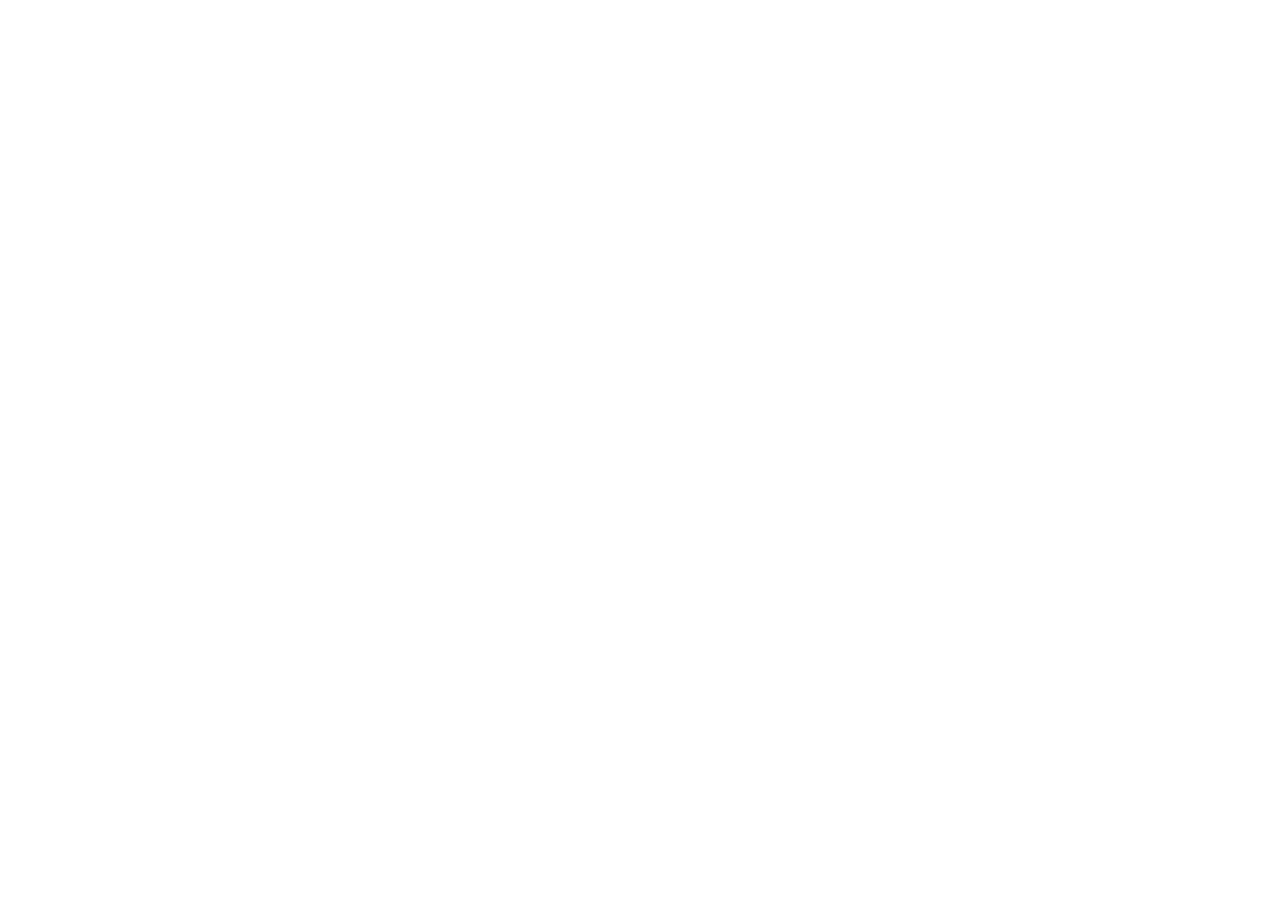
==== index.html @ 3f6bf9b7 "init" ====
<!DOCTYPE html>
<html lang="en">
<head>
    <meta charset="UTF-8">
    <meta name="viewport" content="width=device-width, initial-scale=1.0">
    <link rel="stylesheet" href="style.css">
    <title>Glasses Store - Hexschool week3 mission</title>
</head>
<body>
    <header>
        
    </header>
    <main>

    </main>
    <footer>

    </footer>
</body>
</html>
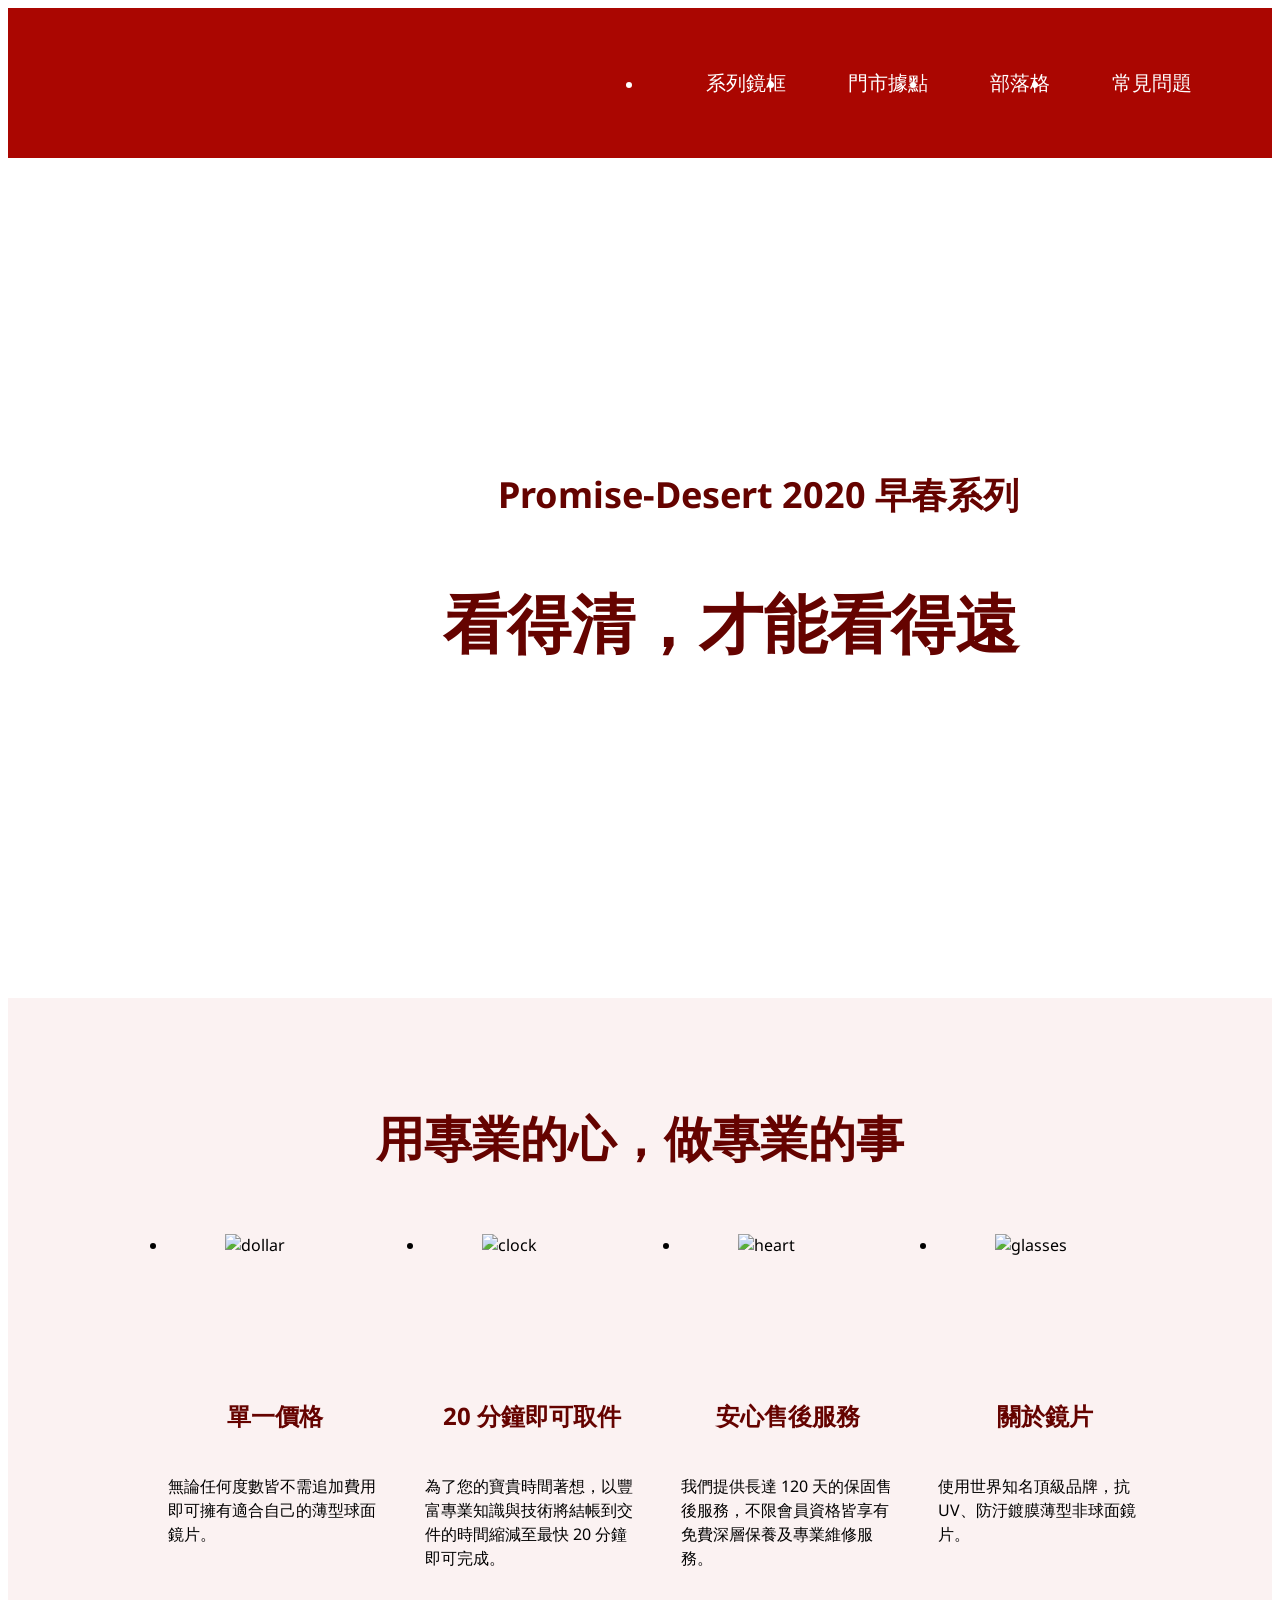
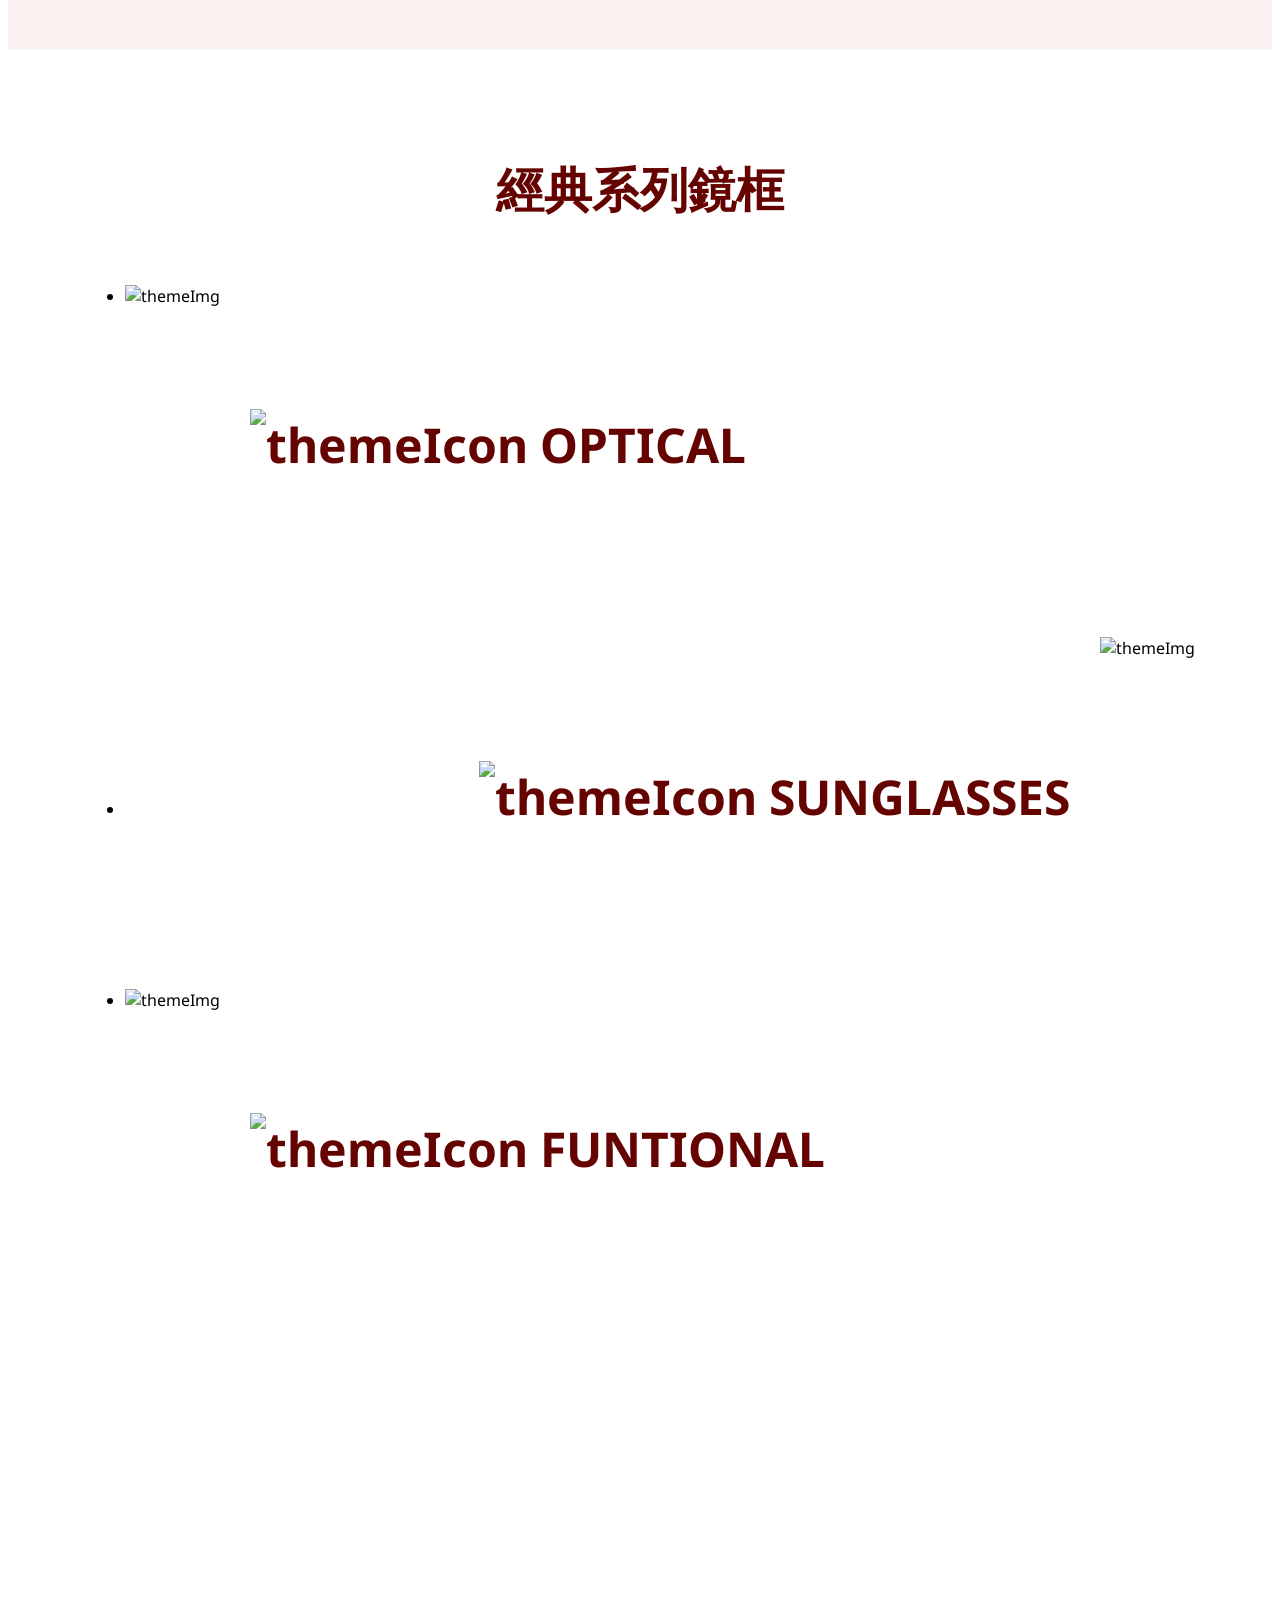
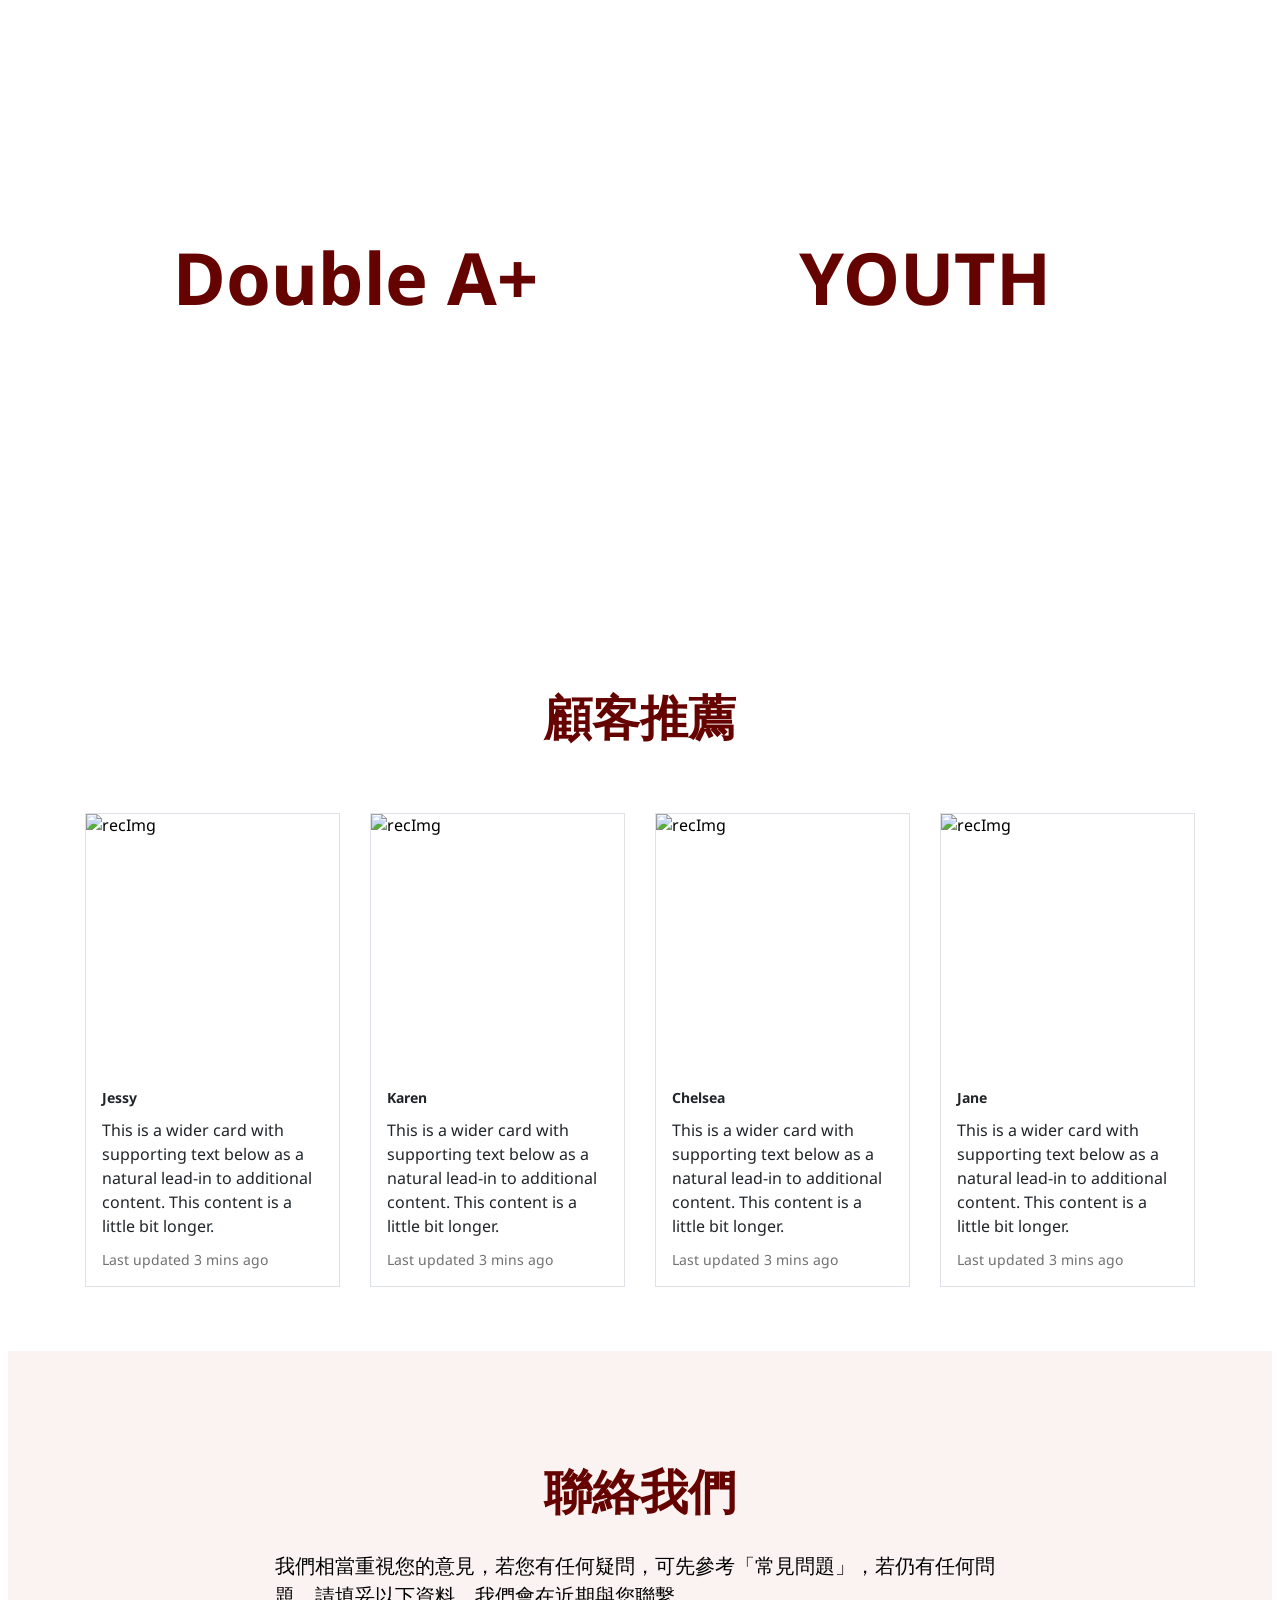
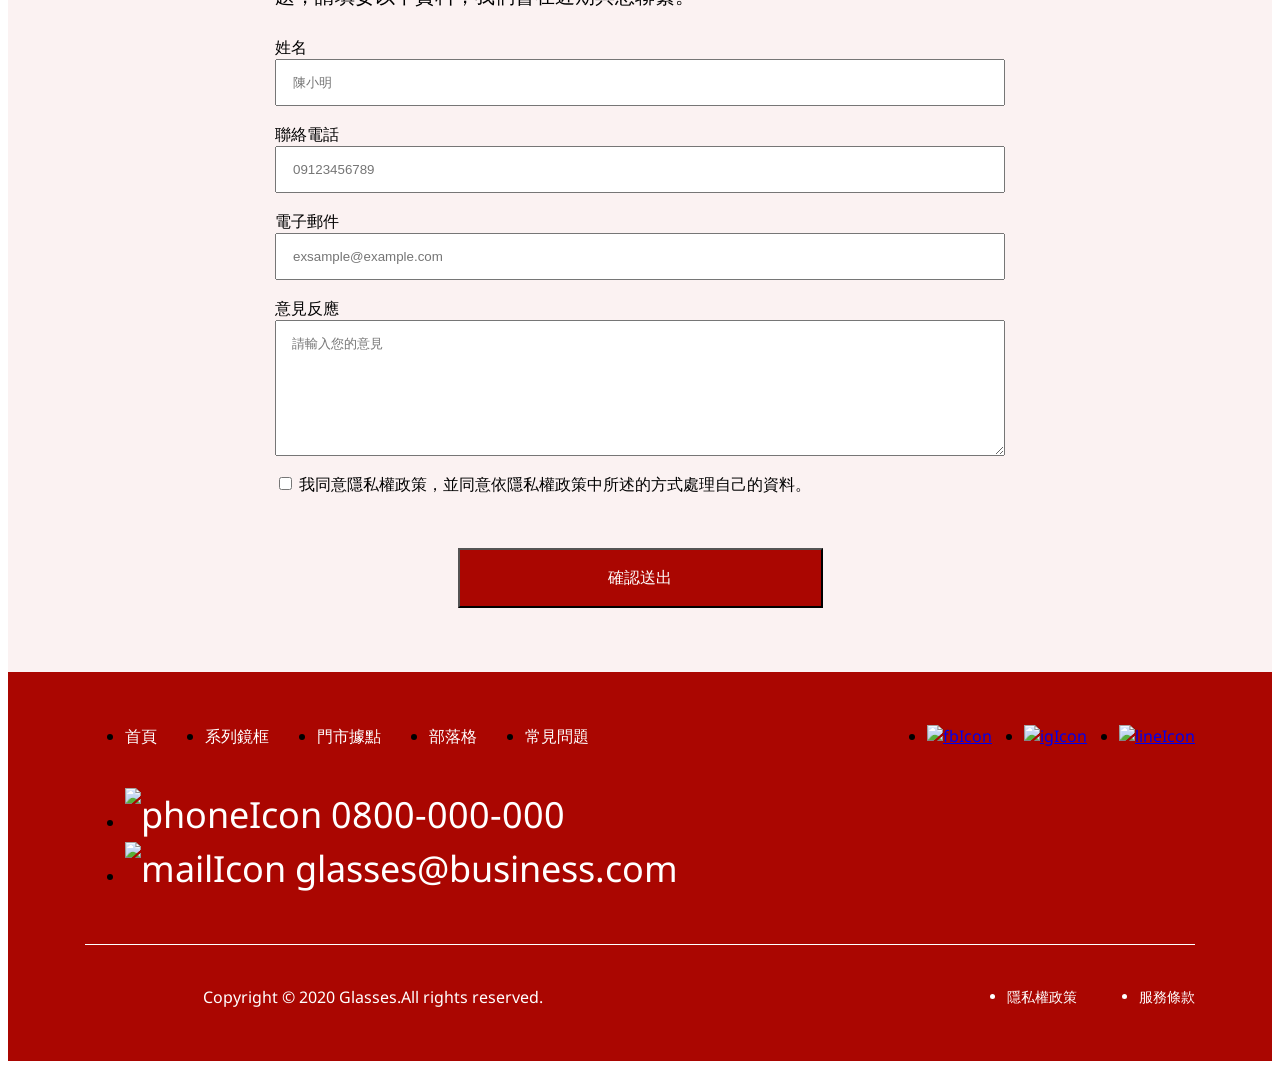
==== commit fa62967e: "rename home to index.html" ====
--- a/index.html
+++ b/index.html
@@ -3,18 +3,220 @@
 <head>
     <meta charset="UTF-8">
     <meta name="viewport" content="width=device-width, initial-scale=1.0">
-    <link rel="stylesheet" href="style.css">
+    <link rel="stylesheet" type="text/css" href="css/style.css">
     <title>Glasses Store - Hexschool week3 mission</title>
 </head>
 <body>
     <header>
-        
+        <nav class="navbar">
+            <h1 class="storelogo">
+                <a href="#">
+                    <img src="https://github.com/hexschool/webLayoutTraining1st/blob/master/week3/logo.png?raw=true" alt="">
+                </a>
+            </h1>
+            <ul class="menu">
+                <li>
+                    <a class="menuItem" href="#">系列鏡框</a>
+                </li>
+                <li >
+                    <a class="menuItem" href="#">門市據點</a>
+                </li>
+                <li>
+                    <a class="menuItem" href="#">部落格</a>
+                </li>
+                <li>
+                    <a class="menuItem" href="#">常見問題</a>
+                </li>
+            </ul>
+        </nav>
     </header>
     <main>
-
+        <section class="banner bgCover">
+            <div>
+                <h3>Promise-Desert 2020 早春系列</h3>
+                <h2>看得清，才能看得遠</h2>
+            </div>
+        </section>
+        <section class="features">
+            <h2 class="sectTitle">用專業的心，做專業的事</h2>
+            <ul class="container">
+                <li>
+                    <div class="featuresItems">
+                        <img src="https://raw.githubusercontent.com/hexschool/webLayoutTraining1st/4baf15e7aa2800a1e312de01435b7dbf6f654843/week3/icon-dollar.svg" alt="dollar" class="featuresItemImg">
+                        <h3 class="featuresItemTitle">單一價格</h3>
+                        <p class="featuresItemIntro">無論任何度數皆不需追加費用 即可擁有適合自己的薄型球面 鏡片。</p>
+                    </div>
+                </li>
+                <li>
+                    <div class="featuresItems">
+                        <img src="https://raw.githubusercontent.com/hexschool/webLayoutTraining1st/4baf15e7aa2800a1e312de01435b7dbf6f654843/week3/icon-clock.svg" alt="clock" class="featuresItemImg">
+                        <h3 class="featuresItemTitle">20 分鐘即可取件</h3>
+                        <p class="featuresItemIntro">為了您的寶貴時間著想，以豐 富專業知識與技術將結帳到交 件的時間縮減至最快 20 分鐘 即可完成。</p>
+                    </div>
+                </li>
+                <li>
+                    <div class="featuresItems">
+                        <img src="https://raw.githubusercontent.com/hexschool/webLayoutTraining1st/4baf15e7aa2800a1e312de01435b7dbf6f654843/week3/icon-heart.svg" alt="heart" class="featuresItemImg">
+                        <h3 class="featuresItemTitle">安心售後服務</h3>
+                        <p class="featuresItemIntro">我們提供長達 120 天的保固售後服務，不限會員資格皆享有免費深層保養及專業維修服務。</p>
+                    </div>
+                </li>
+                <li>
+                    <div class="featuresItems">
+                        <img src="https://raw.githubusercontent.com/hexschool/webLayoutTraining1st/4baf15e7aa2800a1e312de01435b7dbf6f654843/week3/icon-glasses.svg" alt="glasses" class="featuresItemImg">
+                        <h3 class="featuresItemTitle">關於鏡片</h3>
+                        <p class="featuresItemIntro">使用世界知名頂級品牌，抗UV、防汙鍍膜薄型非球面鏡片。</p>
+                    </div>
+                </li>
+            </ul>
+        </section>
+        <section class="classic">
+            <h2 class="sectTitle">經典系列鏡框</h2>
+            <div class="container">
+                <ul class="classicList">
+                    <li>
+                        <div class="theme">
+                            <img class="themeImg" src="https://github.com/hexschool/webLayoutTraining1st/blob/master/week3/product-1.png?raw=true" alt="themeImg" class="themeImg">
+                            <h3 class="themeTitle">
+                                <img class="themeIcon" src="https://raw.githubusercontent.com/hexschool/webLayoutTraining1st/4baf15e7aa2800a1e312de01435b7dbf6f654843/week3/icon-diamond.svg" alt="themeIcon">
+                                <span>OPTICAL</span>
+                            </h3>
+                        </div>
+                    </li>
+                    <li><div class="theme">
+                            <img class="themeImg" src="https://github.com/hexschool/webLayoutTraining1st/blob/master/week3/product-2.png?raw=true" alt="themeImg" class="themeImg">
+                            <h3 class="themeTitle">
+                                <img class="themeIcon" src="https://raw.githubusercontent.com/hexschool/webLayoutTraining1st/4baf15e7aa2800a1e312de01435b7dbf6f654843/week3/icon-sun.svg" alt="themeIcon">
+                                <span>SUNGLASSES</span>
+                            </h3>
+                        </div>
+                    </li>
+                    <li><div class="theme">
+                            <img class="themeImg" src="https://github.com/hexschool/webLayoutTraining1st/blob/master/week3/product-3.png?raw=true" alt="themeImg" class="themeImg">
+                            <h3 class="themeTitle">
+                                <img class="themeIcon" src="https://raw.githubusercontent.com/hexschool/webLayoutTraining1st/4baf15e7aa2800a1e312de01435b7dbf6f654843/week3/icon-thunder.svg" alt="themeIcon">
+                                <span>FUNTIONAL</span>
+                            </h3>
+                        </div>
+                    </li>
+                </ul>
+            </div>
+        </section>
+        <section class="cobrand bgCover">
+            <h2 class="sectTitle">聯名設計鏡框</h2>
+            <div class="container">
+                <a class="cobrandMenu bgCover" href="#">
+                    <h3 class="cobrandTitle">Double A+</h3>
+                </a>
+                <a class="cobrandMenu bgCover" href="#">
+                    <h3 class="cobrandTitle">YOUTH</h3>
+                </a>
+            </div>
+        </section>
+        <section class="recommend">
+            <h2 class="sectTitle">顧客推薦</h2>
+            <div class="container">
+                <div class="recommendCard">
+                    <img src="https://github.com/hexschool/webLayoutTraining1st/blob/master/week3/rec-1.png?raw=true" alt="recImg" class="recommendCardImg">
+                    <div class="recommendCardContent">
+                        <span class="name">Jessy</span>
+                        <p>This is a wider card with supporting text below as a natural lead-in to additional content. This content is a little bit longer.</p>
+                        <span class="lastTime">Last updated 3 mins ago</span>
+                    </div>
+                </div>
+                <div class="recommendCard">
+                    <img src="https://github.com/hexschool/webLayoutTraining1st/blob/master/week3/rec-2.png?raw=true" alt="recImg" class="recommendCardImg">
+                    <div class="recommendCardContent">
+                        <span class="name">Karen</span>
+                        <p>This is a wider card with supporting text below as a natural lead-in to additional content. This content is a little bit longer.</p>
+                        <span class="lastTime">Last updated 3 mins ago</span>
+                    </div>
+                </div>
+                <div class="recommendCard">
+                    <img src="https://github.com/hexschool/webLayoutTraining1st/blob/master/week3/rec-3.png?raw=true" alt="recImg" class="recommendCardImg">
+                    <div class="recommendCardContent">
+                        <span class="name">Chelsea</span>
+                        <p>This is a wider card with supporting text below as a natural lead-in to additional content. This content is a little bit longer.</p>
+                        <span class="lastTime">Last updated 3 mins ago</span>
+                    </div>
+                </div>
+                <div class="recommendCard">
+                    <img src="https://github.com/hexschool/webLayoutTraining1st/blob/master/week3/rec-4.png?raw=true" alt="recImg" class="recommendCardImg">
+                    <div class="recommendCardContent">
+                        <span class="name">Jane</span>
+                        <p>This is a wider card with supporting text below as a natural lead-in to additional content. This content is a little bit longer.</p>
+                        <span class="lastTime">Last updated 3 mins ago</span>
+                    </div>
+                </div>
+            </div>
+        </section>
+        <section class="contact">
+            <h2 class="sectTitle">聯絡我們</h2>
+            <form action="#" class="contactForm">
+                <p class="contactDes">我們相當重視您的意見，若您有任何疑問，可先參考「常見問題」，若仍有任何問題，請填妥以下資料，我們會在近期與您聯繫。</p>
+                <label for="name">姓名</label>
+                <input type="text" name="name" id="name" placeholder="陳小明">
+                <label for="phone">聯絡電話</label>
+                <input type="number" name="phone" id="phone" placeholder="09123456789">
+                <label for="email">電子郵件</label>
+                <input type="email" name="email" id="email" placeholder="exsample@example.com">
+                <label for="commend">意見反應</label>
+                <textarea class="commend" name="commend" id="commend"  placeholder="請輸入您的意見"></textarea>
+                <label class="agree" for="agree">
+                    <input type="checkbox" name="agree" id="agree">
+                    <span>我同意隱私權政策，並同意依隱私權政策中所述的方式處理自己的資料。</span>
+                </label>
+                <button class="contactFormSub" type="submit">確認送出</button>
+            </form>
+        </section>
     </main>
-    <footer>
-
+    <footer class="footer">
+        <div class="container">
+            <ul class="fotMenu">
+                <li><a href="#">首頁</a></li>
+                <li><a href="#">系列鏡框</a></li>
+                <li><a href="#">門市據點</a></li>
+                <li><a href="#">部落格</a></li>
+                <li><a href="#">常見問題</a></li>
+            </ul>
+            <ul class="fotIcon">
+                <li>
+                    <a href="#"><img class="homeIcon" src="https://raw.githubusercontent.com/hexschool/webLayoutTraining1st/4baf15e7aa2800a1e312de01435b7dbf6f654843/week3/icon-fb.svg" alt="fbIcon"></a>
+                </li>
+                <li>
+                    <a href="#"><img class="homeIcon" src="https://raw.githubusercontent.com/hexschool/webLayoutTraining1st/4baf15e7aa2800a1e312de01435b7dbf6f654843/week3/icon-ig.svg" alt="igIcon"></a>
+                </li>
+                <li>
+                    <a href="#"><img class="homeIcon" src="https://raw.githubusercontent.com/hexschool/webLayoutTraining1st/4baf15e7aa2800a1e312de01435b7dbf6f654843/week3/icon-line.svg" alt="lineIcon"></a>
+                </li>
+            </ul>
+        </div>
+        <div class="contactList">
+            <ul>
+                <li>
+                    <a href="tel:+0800-000-000">
+                        <img class="homeIcon" src="https://raw.githubusercontent.com/hexschool/webLayoutTraining1st/4baf15e7aa2800a1e312de01435b7dbf6f654843/week3/icon-phone.svg" alt="phoneIcon">
+                        <span class="contactListItem">0800-000-000</span>
+                    </a>
+                </li>
+                <li>
+                    <a href="mailto:glasses@business.com">
+                        <img class="homeIcon" src="https://raw.githubusercontent.com/hexschool/webLayoutTraining1st/4baf15e7aa2800a1e312de01435b7dbf6f654843/week3/icon-mail.svg" alt="mailIcon">
+                        <span class="contactListItem">glasses@business.com</span>
+                    </a>
+                </li>
+            </ul>
+        </div>
+        <div class="copyright container">
+            <div class="copyrightList">
+                <a class="storelogo" href="#"><img src="https://github.com/hexschool/webLayoutTraining1st/blob/master/week3/logo.png?raw=true" alt=""></a>
+                <p class="copyrightText">Copyright © 2020 Glasses.All rights reserved.</p>
+            </div>
+            <ul class="copyrightList">
+                <li class="copyrightListItem"><a href="#"></a>隱私權政策</li>
+                <li class="copyrightListItem"><a href="#"></a>服務條款</li>
+            </ul>
+        </div>
     </footer>
 </body>
 </html>
--- a/css/style.css
+++ b/css/style.css
@@ -0,0 +1,7 @@
+@import url("https://cdnjs.cloudflare.com/ajax/libs/meyer-reset/2.0/reset.min.css");
+@import url('https://fonts.googleapis.com/css2?family=Noto+Sans&family=Roboto:wght@500&display=swap');
+@import "utility.css";
+@import "home.css";
+
+/* RWD setting */
+@import "media.css";
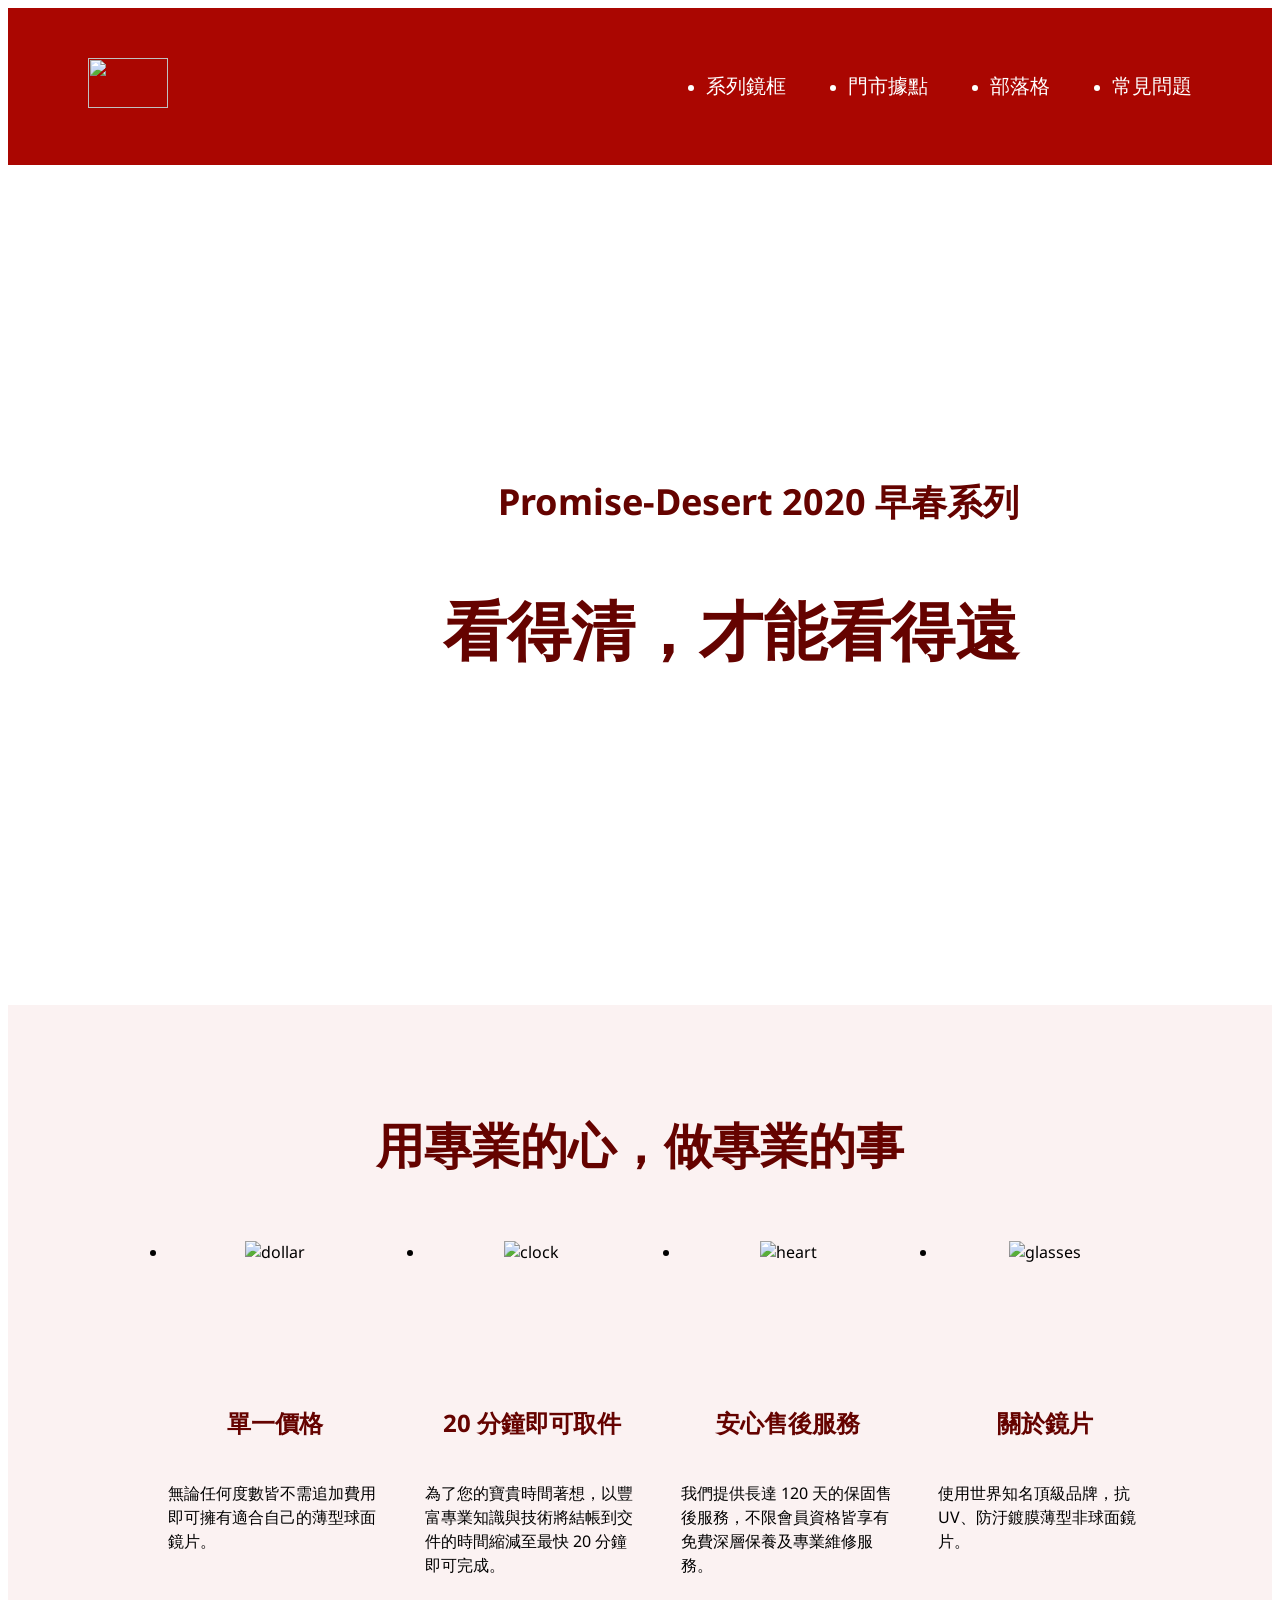
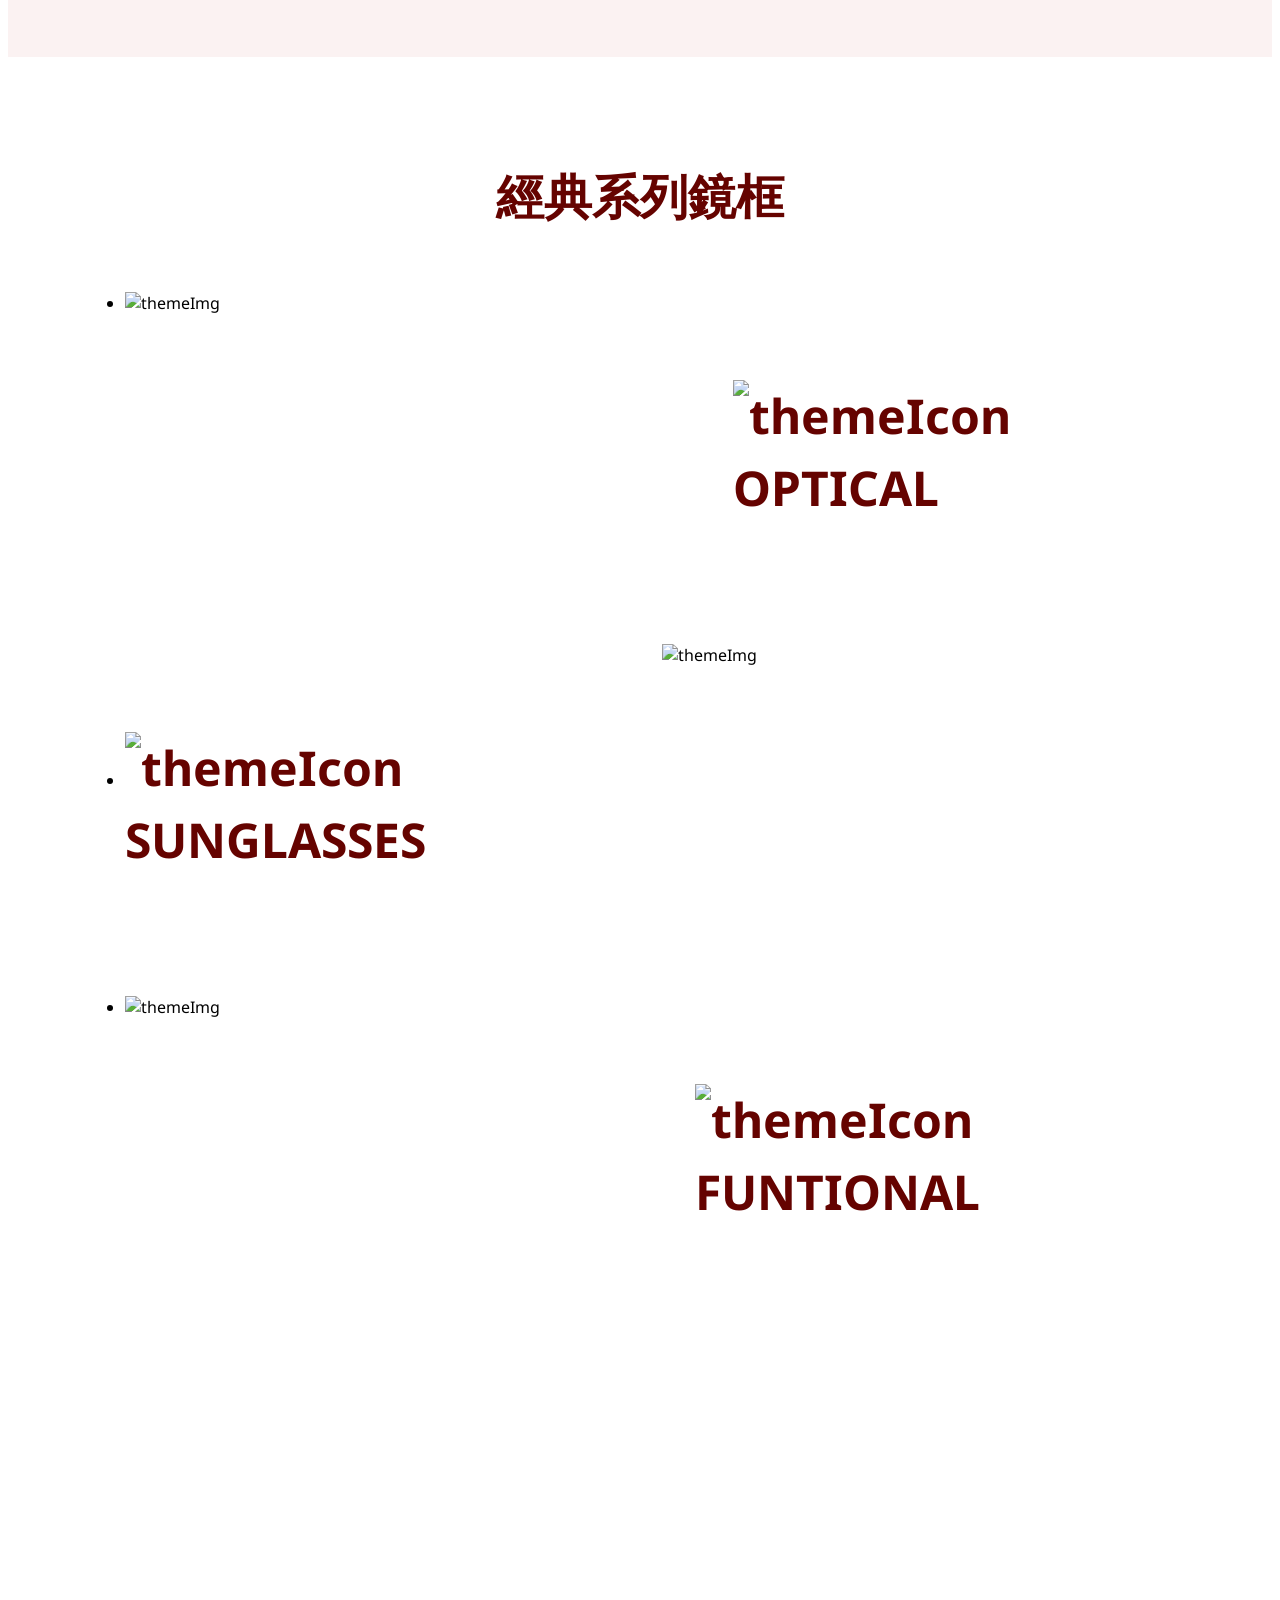
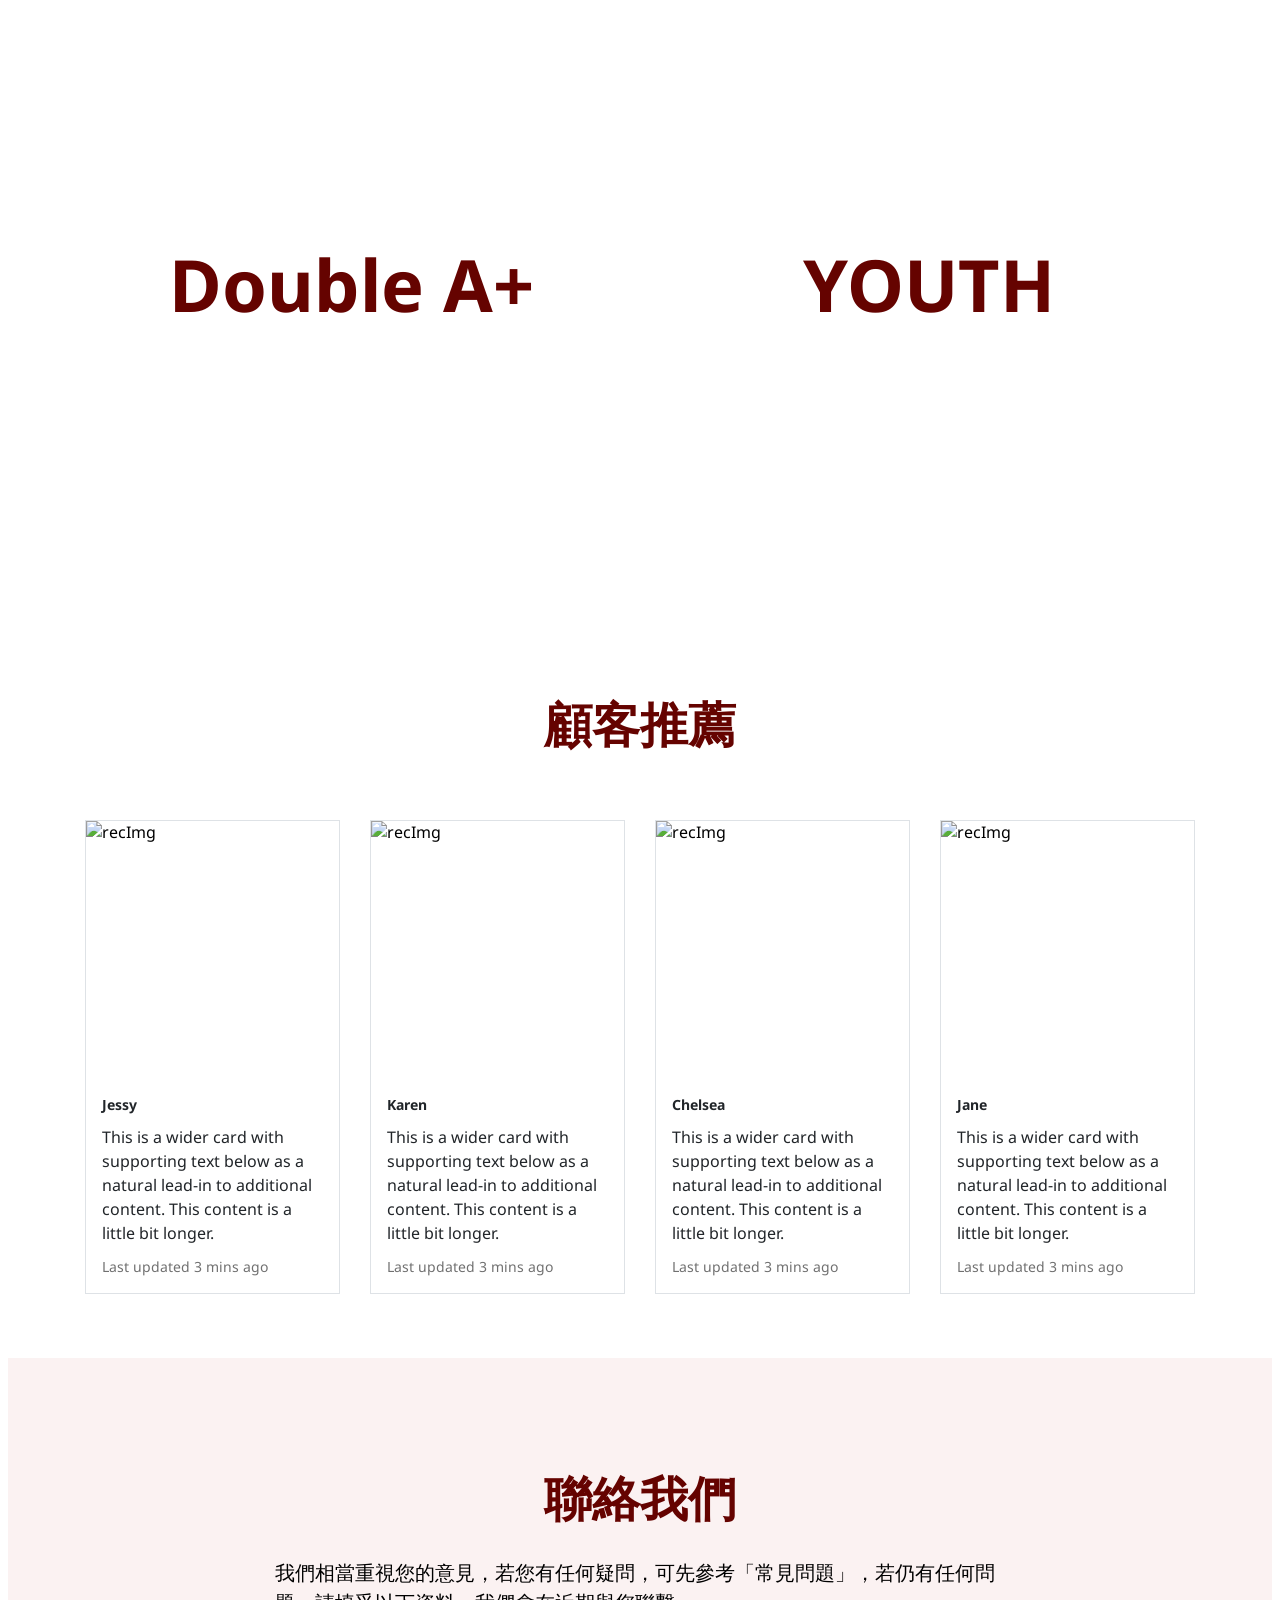
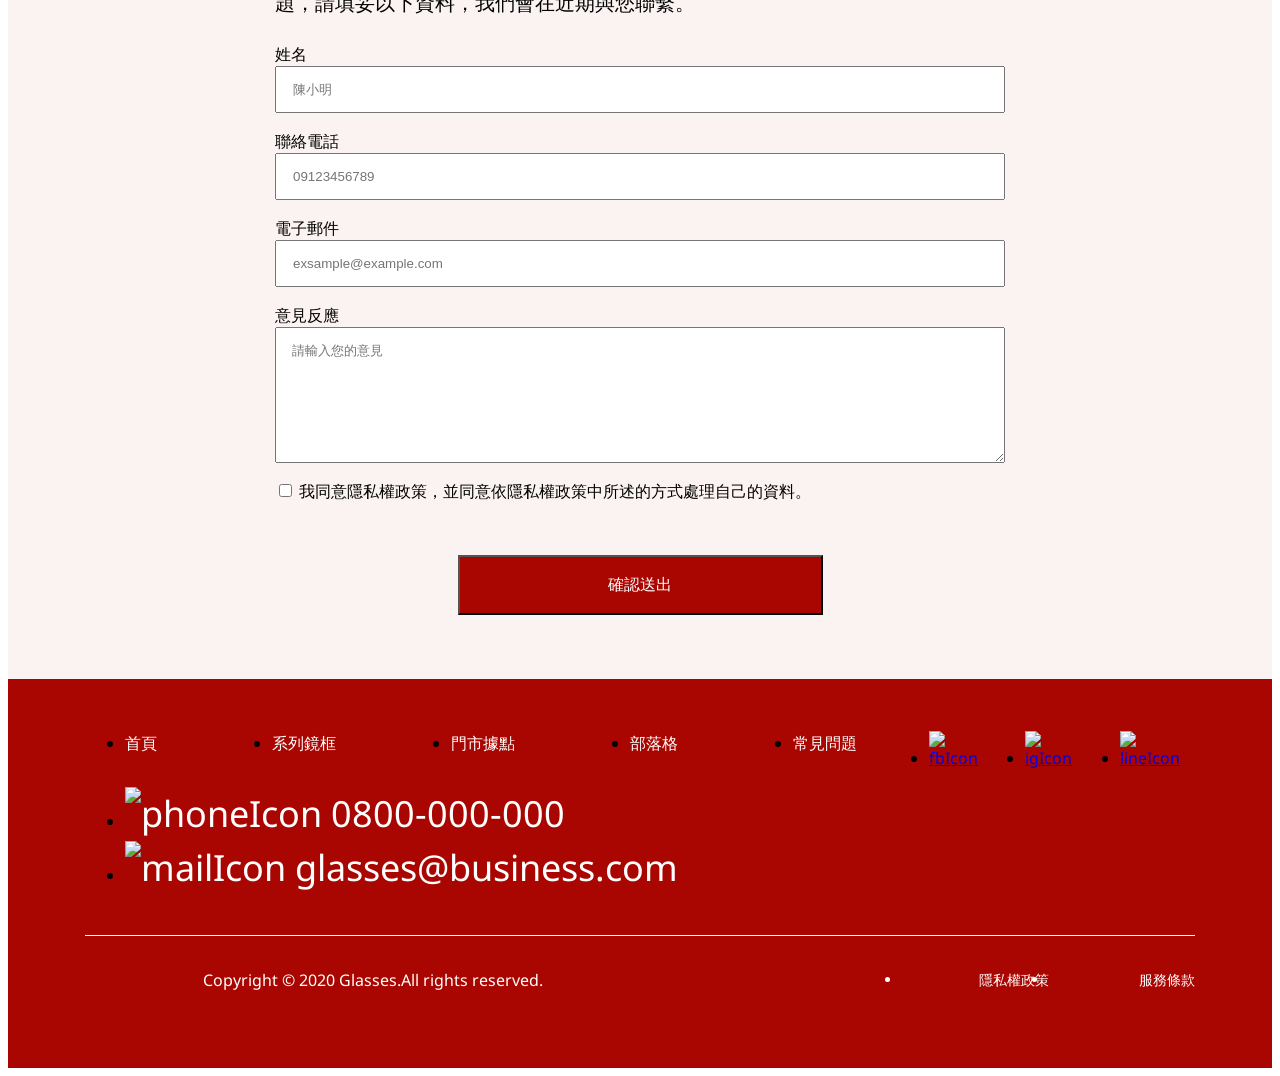
==== commit 6819f8d7: "add media 375px css" ====
--- a/index.html
+++ b/index.html
@@ -9,9 +9,9 @@
 <body>
     <header>
         <nav class="navbar">
-            <h1 class="storelogo">
+            <h1>
                 <a href="#">
-                    <img src="https://github.com/hexschool/webLayoutTraining1st/blob/master/week3/logo.png?raw=true" alt="">
+                    <img class="storelogo" src="https://github.com/hexschool/webLayoutTraining1st/blob/master/week3/logo.png?raw=true" alt="">
                 </a>
             </h1>
             <ul class="menu">
@@ -172,13 +172,29 @@
     </main>
     <footer class="footer">
         <div class="container">
-            <ul class="fotMenu">
-                <li><a href="#">首頁</a></li>
-                <li><a href="#">系列鏡框</a></li>
-                <li><a href="#">門市據點</a></li>
-                <li><a href="#">部落格</a></li>
-                <li><a href="#">常見問題</a></li>
-            </ul>
+            <div>
+                <ul class="fotMenu">
+                    <li><a href="#">首頁</a></li>
+                    <li><a href="#">系列鏡框</a></li>
+                    <li><a href="#">門市據點</a></li>
+                    <li><a href="#">部落格</a></li>
+                    <li><a href="#">常見問題</a></li>
+                </ul>
+                <ul class="contactList">
+                        <li>
+                            <a href="tel:+0800-000-000">
+                                <img class="homeIcon" src="https://raw.githubusercontent.com/hexschool/webLayoutTraining1st/4baf15e7aa2800a1e312de01435b7dbf6f654843/week3/icon-phone.svg" alt="phoneIcon">
+                                <span class="contactListItem">0800-000-000</span>
+                            </a>
+                        </li>
+                        <li>
+                            <a href="mailto:glasses@business.com">
+                                <img class="homeIcon" src="https://raw.githubusercontent.com/hexschool/webLayoutTraining1st/4baf15e7aa2800a1e312de01435b7dbf6f654843/week3/icon-mail.svg" alt="mailIcon">
+                                <span class="contactListItem">glasses@business.com</span>
+                            </a>
+                        </li>
+                </ul>
+            </div>
             <ul class="fotIcon">
                 <li>
                     <a href="#"><img class="homeIcon" src="https://raw.githubusercontent.com/hexschool/webLayoutTraining1st/4baf15e7aa2800a1e312de01435b7dbf6f654843/week3/icon-fb.svg" alt="fbIcon"></a>
@@ -188,22 +204,6 @@
                 </li>
                 <li>
                     <a href="#"><img class="homeIcon" src="https://raw.githubusercontent.com/hexschool/webLayoutTraining1st/4baf15e7aa2800a1e312de01435b7dbf6f654843/week3/icon-line.svg" alt="lineIcon"></a>
-                </li>
-            </ul>
-        </div>
-        <div class="contactList">
-            <ul>
-                <li>
-                    <a href="tel:+0800-000-000">
-                        <img class="homeIcon" src="https://raw.githubusercontent.com/hexschool/webLayoutTraining1st/4baf15e7aa2800a1e312de01435b7dbf6f654843/week3/icon-phone.svg" alt="phoneIcon">
-                        <span class="contactListItem">0800-000-000</span>
-                    </a>
-                </li>
-                <li>
-                    <a href="mailto:glasses@business.com">
-                        <img class="homeIcon" src="https://raw.githubusercontent.com/hexschool/webLayoutTraining1st/4baf15e7aa2800a1e312de01435b7dbf6f654843/week3/icon-mail.svg" alt="mailIcon">
-                        <span class="contactListItem">glasses@business.com</span>
-                    </a>
                 </li>
             </ul>
         </div>
@@ -213,8 +213,8 @@
                 <p class="copyrightText">Copyright © 2020 Glasses.All rights reserved.</p>
             </div>
             <ul class="copyrightList">
-                <li class="copyrightListItem"><a href="#"></a>隱私權政策</li>
-                <li class="copyrightListItem"><a href="#"></a>服務條款</li>
+                <li class="copyrightListItem"><a href="#">隱私權政策</a></li>
+                <li class="copyrightListItem"><a href="#">服務條款</a></li>
             </ul>
         </div>
     </footer>
